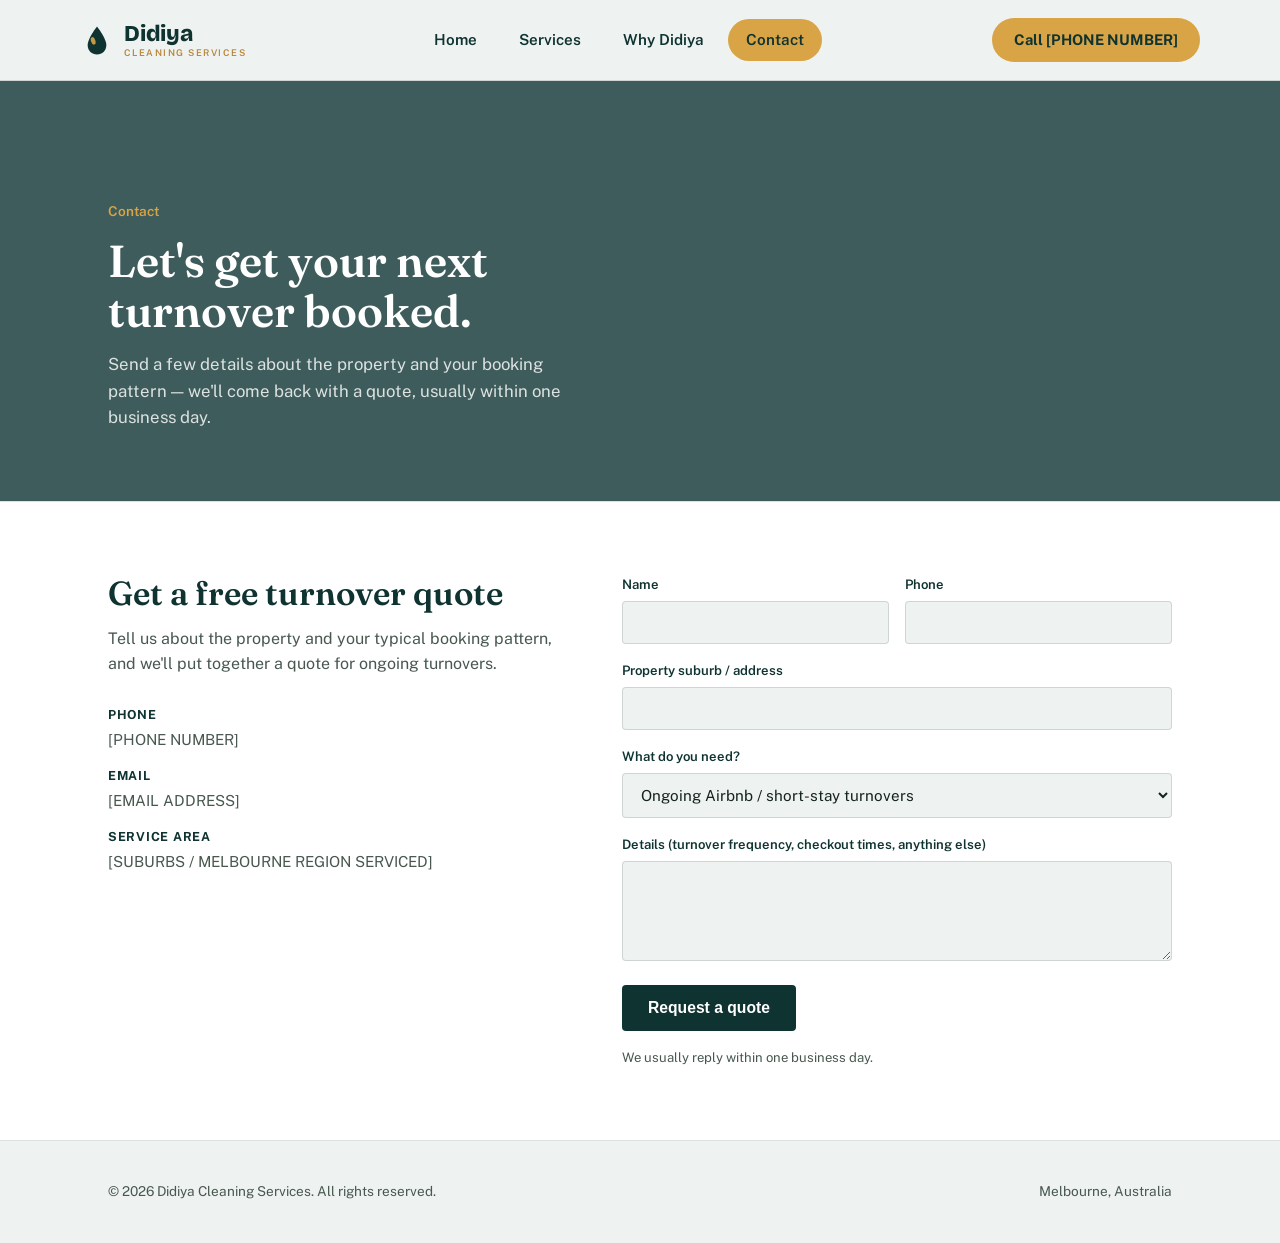
==== contact.html @ c25f6220 "Add files via upload" ====
<!DOCTYPE html>
<html lang="en">
<head>
<meta charset="UTF-8">
<meta name="viewport" content="width=device-width, initial-scale=1.0">
<title>Contact — Didiya Cleaning Services</title>
<link rel="preconnect" href="https://fonts.googleapis.com">
<link rel="preconnect" href="https://fonts.gstatic.com" crossorigin>
<link href="https://fonts.googleapis.com/css2?family=Fraunces:opsz,wght@9..144,400;9..144,500;9..144,600;9..144,700&family=Public+Sans:wght@400;500;600;700&family=Bricolage+Grotesque:wght@800&display=swap" rel="stylesheet">
<link rel="stylesheet" href="style.css">
</head>
<body>

<header>
  <div class="wrap header-row">
    <a href="index.html" class="wordmark">
      <svg class="wordmark-icon" viewBox="0 0 40 40" xmlns="http://www.w3.org/2000/svg" role="img" aria-label="Didiya droplet mark">
        <path d="M20 4 C20 4 9 18 9 26 C9 33 14 37 20 37 C26 37 31 33 31 26 C31 18 20 4 20 4 Z" fill="#0E3331"/>
        <ellipse cx="15.5" cy="21" rx="2.6" ry="4.6" fill="#D8A445" opacity="0.9" transform="rotate(-18 15.5 21)"/>
      </svg>
      <span class="wordmark-text">
        <span class="wordmark-name">Didiya</span>
        <span class="wordmark-tag">Cleaning Services</span>
      </span>
    </a>
    <nav class="nav-links" id="navLinks">
      <a href="index.html">Home</a>
      <a href="services.html">Services</a>
      <a href="why-us.html">Why Didiya</a>
      <a href="contact.html" class="active">Contact</a>
    </nav>
    <div class="header-actions">
      <a href="tel:[PHONE NUMBER]" class="call-btn">Call [PHONE NUMBER]</a>
      <button class="menu-btn" id="menuBtn" aria-label="Toggle menu"><span></span><span></span><span></span></button>
    </div>
  </div>
</header>

<main>

  <div class="page-hero slideshow">
    <div class="slideshow-slide active" style="background-image:url('https://images.unsplash.com/photo-1627074899165-89603d93e12f?auto=format&fit=crop&w=1600&q=70');"></div>
    <div class="slideshow-slide" style="background-image:url('https://images.unsplash.com/photo-1647381518264-97ff1835026f?auto=format&fit=crop&w=1600&q=70');"></div>
    <div class="slideshow-slide" style="background-image:url('https://images.unsplash.com/photo-1627905646269-7f034dcc5738?auto=format&fit=crop&w=1600&q=70');"></div>
    <div class="wrap">
      <div class="eyebrow">Contact</div>
      <h1>Let's get your next turnover booked.</h1>
      <p>Send a few details about the property and your booking pattern — we'll come back with a quote, usually within one business day.</p>
    </div>
  </div>

  <section class="contact-wrap">
    <div class="wrap contact-grid">
      <div class="contact-info">
        <h2>Get a free turnover quote</h2>
        <p class="measure">Tell us about the property and your typical booking pattern, and we'll put together a quote for ongoing turnovers.</p>
        <div class="contact-detail">
          <div><strong>Phone</strong>[PHONE NUMBER]</div>
          <div><strong>Email</strong>[EMAIL ADDRESS]</div>
          <div><strong>Service area</strong>[SUBURBS / MELBOURNE REGION SERVICED]</div>
        </div>
      </div>
      <div>
        <!-- Formspree endpoint is live (Didiya Quote Requests form). -->
        <form id="quoteForm" action="https://formspree.io/f/mljdrada" method="POST">
          <div class="form-row">
            <div>
              <label for="name">Name</label>
              <input type="text" id="name" name="name" required>
            </div>
            <div>
              <label for="phone">Phone</label>
              <input type="tel" id="phone" name="phone" required>
            </div>
          </div>
          <div>
            <label for="address">Property suburb / address</label>
            <input type="text" id="address" name="address" required>
          </div>
          <div>
            <label for="need">What do you need?</label>
            <select id="need" name="need">
              <option>Ongoing Airbnb / short-stay turnovers</option>
              <option>One-off clean</option>
              <option>Emergency / urgent clean</option>
              <option>Same-day turnover</option>
              <option>Something else</option>
            </select>
          </div>
          <div>
            <label for="message">Details (turnover frequency, checkout times, anything else)</label>
            <textarea id="message" name="message"></textarea>
          </div>
          <button type="submit" class="submit-btn">Request a quote</button>
          <p class="form-note">We usually reply within one business day.</p>
          <div class="form-success" id="formSuccess">Thanks — your quote request has been sent. We'll be in touch shortly.</div>
        </form>
      </div>
    </div>
  </section>

</main>

<footer>
  <div class="wrap footer-row">
    <div>© <span id="year"></span> Didiya Cleaning Services. All rights reserved.</div>
    <div>Melbourne, Australia</div>
  </div>
</footer>

<script src="script.js"></script>
</body>
</html>
---- style.css ----
:root{
  --bg: #EEF2F1;
  --panel: #FFFFFF;
  --ink: #14231F;
  --ink-soft: #48584F;
  --teal: #0E3331;
  --teal-light: #17504C;
  --amber: #D8A445;
  --amber-dark: #B9863A;
  --line: rgba(20,35,31,0.14);
  --overlay: rgba(14,51,49,0.78);
  --overlay-light: rgba(238,242,241,0.87);
  --radius: 4px;
  --max: 1120px;
}
*{box-sizing:border-box;}
html{scroll-behavior:smooth;}
body{
  margin:0;
  background:var(--bg);
  color:var(--ink);
  font-family:'Public Sans', sans-serif;
  font-size:16px;
  line-height:1.6;
  -webkit-font-smoothing:antialiased;
}
h1,h2,h3{
  font-family:'Fraunces', serif;
  font-weight:600;
  line-height:1.12;
  margin:0;
  color:var(--teal);
}
p{margin:0;}
a{color:inherit;}
img,svg{display:block;max-width:100%;}
.wrap{max-width:var(--max);margin:0 auto;padding:0 28px;}
.measure{max-width:56ch;}
section{padding:72px 0;}

/* ---------- header ---------- */
header{
  position:sticky;top:0;z-index:50;
  background:rgba(238,242,241,0.94);
  backdrop-filter:blur(6px);
  border-bottom:1px solid var(--line);
}
.header-row{display:flex;align-items:center;justify-content:space-between;padding:18px 0;position:relative;}
.wordmark{display:flex;align-items:center;gap:10px;text-decoration:none;}
.wordmark-icon{width:34px;height:34px;flex:none;}
.wordmark-text{display:flex;flex-direction:column;line-height:1.05;}
.wordmark-name{font-family:'Bricolage Grotesque', 'Fraunces', serif;font-weight:800;font-size:1.42rem;color:var(--teal);letter-spacing:-0.01em;}
.wordmark-tag{font-family:'Public Sans', sans-serif;font-weight:600;font-size:0.58rem;letter-spacing:0.16em;color:var(--amber-dark);text-transform:uppercase;margin-top:2px;}
.nav-links{display:flex;align-items:center;gap:6px;}
.nav-links a{
  font-size:0.95rem;font-weight:600;text-decoration:none;color:var(--teal);
  margin-right:0;padding:9px 18px;border-radius:999px;
  transition:background-color .18s ease, color .18s ease, transform .18s ease;
}
.nav-links a:hover{background:rgba(216,164,69,0.22);transform:translateY(-1px);}
.nav-links a.active{background:var(--amber);color:var(--teal);}
.header-actions{display:flex;align-items:center;gap:14px;}
.call-btn{background:var(--amber);color:var(--teal) !important;padding:10px 22px;border-radius:999px;font-weight:700;font-size:0.92rem;text-decoration:none;transition:background-color .18s ease;}
.call-btn:hover{background:var(--amber-dark);}
.menu-btn{display:none;background:none;border:0;cursor:pointer;padding:6px;}
.menu-btn span{display:block;width:22px;height:2px;background:var(--teal);margin:5px 0;}

@media (max-width: 860px){
  .nav-links{
    position:absolute;top:100%;left:0;right:0;background:var(--bg);
    border-bottom:1px solid var(--line);flex-direction:column;align-items:stretch;
    gap:0;display:none;padding:6px 0;
  }
  .nav-links.open{display:flex;}
  .nav-links a{padding:14px 28px;border-top:1px solid var(--line);margin-right:0;border-radius:0;}
  .nav-links a:first-child{border-top:none;}
  .nav-links a:hover{transform:none;}
  .menu-btn{display:block;}
}

/* ---------- hero (home) ---------- */
.hero{position:relative;overflow:hidden;background-size:cover;background-position:center;padding:76px 0 64px;opacity:0;transform:translateY(14px);animation:rise 0.7s ease-out 0.1s forwards;}
.hero::before{content:'';position:absolute;top:0;right:0;bottom:0;left:0;background:var(--overlay-light);z-index:1;}
.hero .wrap{position:relative;z-index:2;}
@keyframes rise{to{opacity:1;transform:translateY(0);}}
@media (prefers-reduced-motion: reduce){.hero{animation:none;opacity:1;transform:none;}.page-hero{animation:none;opacity:1;transform:none;}}

/* ---------- slideshow (crossfading background images) ---------- */
.slideshow{position:relative;overflow:hidden;}
.slideshow-slide{
  position:absolute;top:0;right:0;bottom:0;left:0;
  background-size:cover;background-position:center;
  opacity:0;transition:opacity 1.4s ease;
}
.slideshow-slide.active{opacity:1;}
@media (prefers-reduced-motion: reduce){
  .slideshow-slide{transition:none;}
}
.reveal{opacity:0;transform:translateY(20px);transition:opacity .6s ease, transform .6s ease;}
.reveal.is-visible{opacity:1;transform:translateY(0);}
.reveal:nth-child(2){transition-delay:.08s;}
.reveal:nth-child(3){transition-delay:.16s;}
.reveal:nth-child(4){transition-delay:.24s;}
@media (prefers-reduced-motion: reduce){
  .reveal{opacity:1;transform:none;transition:none;}
}
.hero-grid{display:grid;grid-template-columns:1.1fr 0.9fr;gap:56px;align-items:center;}
.eyebrow{font-size:0.85rem;color:var(--amber-dark);font-weight:600;margin-bottom:14px;}
h1.headline{font-size:clamp(2.3rem, 4vw, 3.4rem);max-width:12ch;}
.headline em{font-style:normal;color:var(--amber-dark);}
.hero-sub{margin-top:20px;font-size:1.08rem;color:var(--ink-soft);max-width:42ch;}
.hero-ctas{margin-top:32px;display:flex;gap:16px;flex-wrap:wrap;}
.btn-primary{background:var(--amber);color:var(--teal);padding:14px 26px;border-radius:var(--radius);font-weight:700;text-decoration:none;font-size:0.98rem;border:1px solid var(--amber);}
.btn-primary:hover{background:var(--amber-dark);}
.btn-ghost{padding:14px 26px;border-radius:var(--radius);font-weight:600;text-decoration:none;font-size:0.98rem;border:1px solid var(--teal);color:var(--teal);}
.btn-ghost:hover{background:rgba(14,51,49,0.06);}
.trust-line{margin-top:34px;font-size:0.88rem;color:var(--ink-soft);border-top:1px solid var(--line);padding-top:18px;}
.hero-art{width:100%;}

/* ---------- page hero (interior pages, photo banner) ---------- */
.page-hero{
  position:relative;padding:120px 0 70px;background-size:cover;background-position:center;
  overflow:hidden;
  opacity:0;transform:translateY(14px);animation:rise 0.7s ease-out 0.1s forwards;
}
.page-hero::before{content:'';position:absolute;top:0;right:0;bottom:0;left:0;background:var(--overlay);z-index:1;}
.page-hero .wrap{position:relative;z-index:2;}
.page-hero .eyebrow{color:var(--amber);}
.page-hero h1{color:#fff;font-size:clamp(2rem,3.6vw,2.8rem);max-width:16ch;}
.page-hero p{color:rgba(255,255,255,0.82);margin-top:14px;max-width:48ch;font-size:1.05rem;}

/* ---------- trust strip ---------- */
.trust-strip{background:var(--panel);border-top:1px solid var(--line);border-bottom:1px solid var(--line);}
.trust-strip .wrap{display:grid;grid-template-columns:repeat(3,1fr);gap:0;}
.trust-item{padding:30px 28px;border-left:1px solid var(--line);font-size:0.95rem;color:var(--ink-soft);}
.trust-item:first-child{border-left:none;}
.trust-item strong{display:block;color:var(--teal);font-family:'Fraunces',serif;font-size:1.05rem;margin-bottom:6px;}

/* ---------- section head ---------- */
.section-head{max-width:52ch;margin-bottom:44px;}
.section-head h2{font-size:clamp(1.7rem,2.6vw,2.2rem);}
.section-head p{margin-top:14px;color:var(--ink-soft);font-size:1.02rem;}

/* ---------- services groups (home teaser + services page) ---------- */
.service-groups{display:grid;grid-template-columns:repeat(3,1fr);gap:1px;background:var(--line);border:1px solid var(--line);}
.service-group{background:var(--panel);padding:32px 28px;}
.service-group h3{font-size:1.06rem;margin-bottom:18px;color:var(--teal);}
.service-group ul{list-style:none;margin:0;padding:0;}
.service-group li{display:flex;gap:10px;padding:10px 0;border-top:1px solid var(--line);font-size:0.95rem;color:var(--ink-soft);}
.service-group li:first-child{border-top:none;}
.service-group li svg{flex:none;margin-top:3px;}

/* ---------- service detail blocks (services page) ---------- */
.service-detail{display:grid;grid-template-columns:0.9fr 1.1fr;gap:0;border:1px solid var(--line);margin-bottom:1px;}
.service-detail:nth-child(even) .service-detail-photo{order:2;}
.service-detail-photo{background-size:cover;background-position:center;min-height:260px;}
.service-detail-copy{background:var(--panel);padding:40px;}
.service-detail-copy h3{font-size:1.3rem;margin-bottom:14px;}
.service-detail-copy ul{margin:16px 0 0;padding-left:18px;color:var(--ink-soft);font-size:0.96rem;}
.service-detail-copy li{margin-bottom:8px;}

/* ---------- process ---------- */
.process-wrap{position:relative;background-color:var(--teal);background-size:cover;background-position:center;}
.process-wrap::before{content:'';position:absolute;top:0;right:0;bottom:0;left:0;background:var(--overlay);}
.process-wrap .wrap{position:relative;z-index:1;}
.process-wrap .section-head h2,.process-wrap .section-head p{color:#fff;}
.process-wrap .section-head p{color:rgba(255,255,255,0.72);}
.steps{display:grid;grid-template-columns:repeat(3,1fr);gap:40px;}
.step{color:#fff;}
.step-num{font-family:'Fraunces', serif;font-size:2.1rem;color:var(--amber);margin-bottom:10px;}
.step h3{color:#fff;font-size:1.12rem;margin-bottom:8px;}
.step p{color:rgba(255,255,255,0.72);font-size:0.95rem;}

/* ---------- CTA banner (repeatable) ---------- */
.cta-banner{position:relative;background-color:var(--amber);background-size:cover;background-position:center;text-align:center;padding:48px 0;}
.cta-banner::before{content:'';position:absolute;top:0;right:0;bottom:0;left:0;background:rgba(185,134,58,0.88);}
.cta-banner .wrap{position:relative;z-index:1;}
.cta-banner h2{font-size:clamp(1.4rem,2.4vw,1.9rem);color:var(--teal);max-width:36ch;margin:0 auto 18px;}
.cta-banner .btn-primary{background:var(--teal);color:#fff;border-color:var(--teal);}
.cta-banner .btn-primary:hover{background:var(--teal-light);}

/* ---------- why / pull quote ---------- */
.why-grid{display:grid;grid-template-columns:0.85fr 1.15fr;gap:56px;align-items:start;}
.why-pull{font-family:'Fraunces', serif;font-size:clamp(1.5rem,2.4vw,1.9rem);color:var(--teal);line-height:1.3;}
.why-list{list-style:none;margin:0;padding:0;}
.why-list li{padding:22px 0;border-top:1px solid var(--line);display:grid;grid-template-columns:auto 1fr;gap:18px;}
.why-list li:last-child{border-bottom:1px solid var(--line);}
.why-list h4{font-family:'Fraunces', serif;font-weight:600;font-size:1.02rem;color:var(--teal);margin:0 0 4px;}
.why-list p{color:var(--ink-soft);font-size:0.95rem;}
.why-tag{font-size:0.78rem;font-weight:600;color:var(--amber-dark);white-space:nowrap;padding-top:2px;}

/* ---------- testimonial ---------- */
.testimonial-row{display:grid;grid-template-columns:repeat(2,1fr);gap:24px;}
.testimonial-slot{background:var(--panel);border:1px dashed var(--line);border-radius:var(--radius);padding:30px;color:var(--ink-soft);font-size:0.95rem;}
.testimonial-slot strong{display:block;color:var(--teal);font-family:'Fraunces',serif;margin-top:14px;font-size:0.95rem;}

/* ---------- contact ---------- */
.contact-wrap{background:var(--panel);border-top:1px solid var(--line);border-bottom:1px solid var(--line);}
.contact-grid{display:grid;grid-template-columns:0.9fr 1.1fr;gap:64px;}
.contact-info h2{font-size:clamp(1.7rem,2.6vw,2.1rem);}
.contact-info p{margin-top:14px;color:var(--ink-soft);}
.contact-detail{margin-top:28px;display:flex;flex-direction:column;gap:14px;}
.contact-detail div{font-size:0.95rem;color:var(--ink-soft);}
.contact-detail strong{display:block;color:var(--teal);font-size:0.78rem;text-transform:uppercase;letter-spacing:0.06em;margin-bottom:3px;}
form{display:flex;flex-direction:column;gap:16px;}
.form-row{display:grid;grid-template-columns:1fr 1fr;gap:16px;}
label{font-size:0.82rem;font-weight:600;color:var(--teal);margin-bottom:6px;display:block;}
input,select,textarea{width:100%;padding:12px 14px;border:1px solid var(--line);border-radius:var(--radius);background:var(--bg);font-family:inherit;font-size:0.95rem;color:var(--ink);}
input:focus,select:focus,textarea:focus{outline:2px solid var(--amber);outline-offset:1px;border-color:var(--amber);}
textarea{resize:vertical;min-height:100px;}
.submit-btn{background:var(--teal);color:#fff;border:none;padding:14px 26px;border-radius:var(--radius);font-weight:700;font-size:0.98rem;cursor:pointer;align-self:flex-start;}
.submit-btn:hover{background:var(--teal-light);}
.form-note{font-size:0.82rem;color:var(--ink-soft);}
.form-success{display:none;padding:16px 18px;background:rgba(14,51,49,0.06);border:1px solid var(--line);border-radius:var(--radius);color:var(--teal);font-size:0.95rem;font-weight:600;}

/* ---------- footer ---------- */
footer{padding:40px 0;}
.footer-row{display:flex;justify-content:space-between;align-items:center;flex-wrap:wrap;gap:16px;font-size:0.85rem;color:var(--ink-soft);}

@media (max-width: 860px){
  .hero-grid,.contact-grid,.why-grid,.testimonial-row{grid-template-columns:1fr;}
  .hero-art{order:-1;max-width:280px;margin:0 auto 8px;}
  .service-groups{grid-template-columns:1fr;}
  .steps{grid-template-columns:1fr;gap:28px;}
  .form-row{grid-template-columns:1fr;}
  .trust-strip .wrap{grid-template-columns:1fr;}
  .trust-item{border-left:none;border-top:1px solid var(--line);}
  .trust-item:first-child{border-top:none;}
  .service-detail{grid-template-columns:1fr;}
  .service-detail:nth-child(even) .service-detail-photo{order:0;}
  .service-detail-photo{min-height:200px;}
}
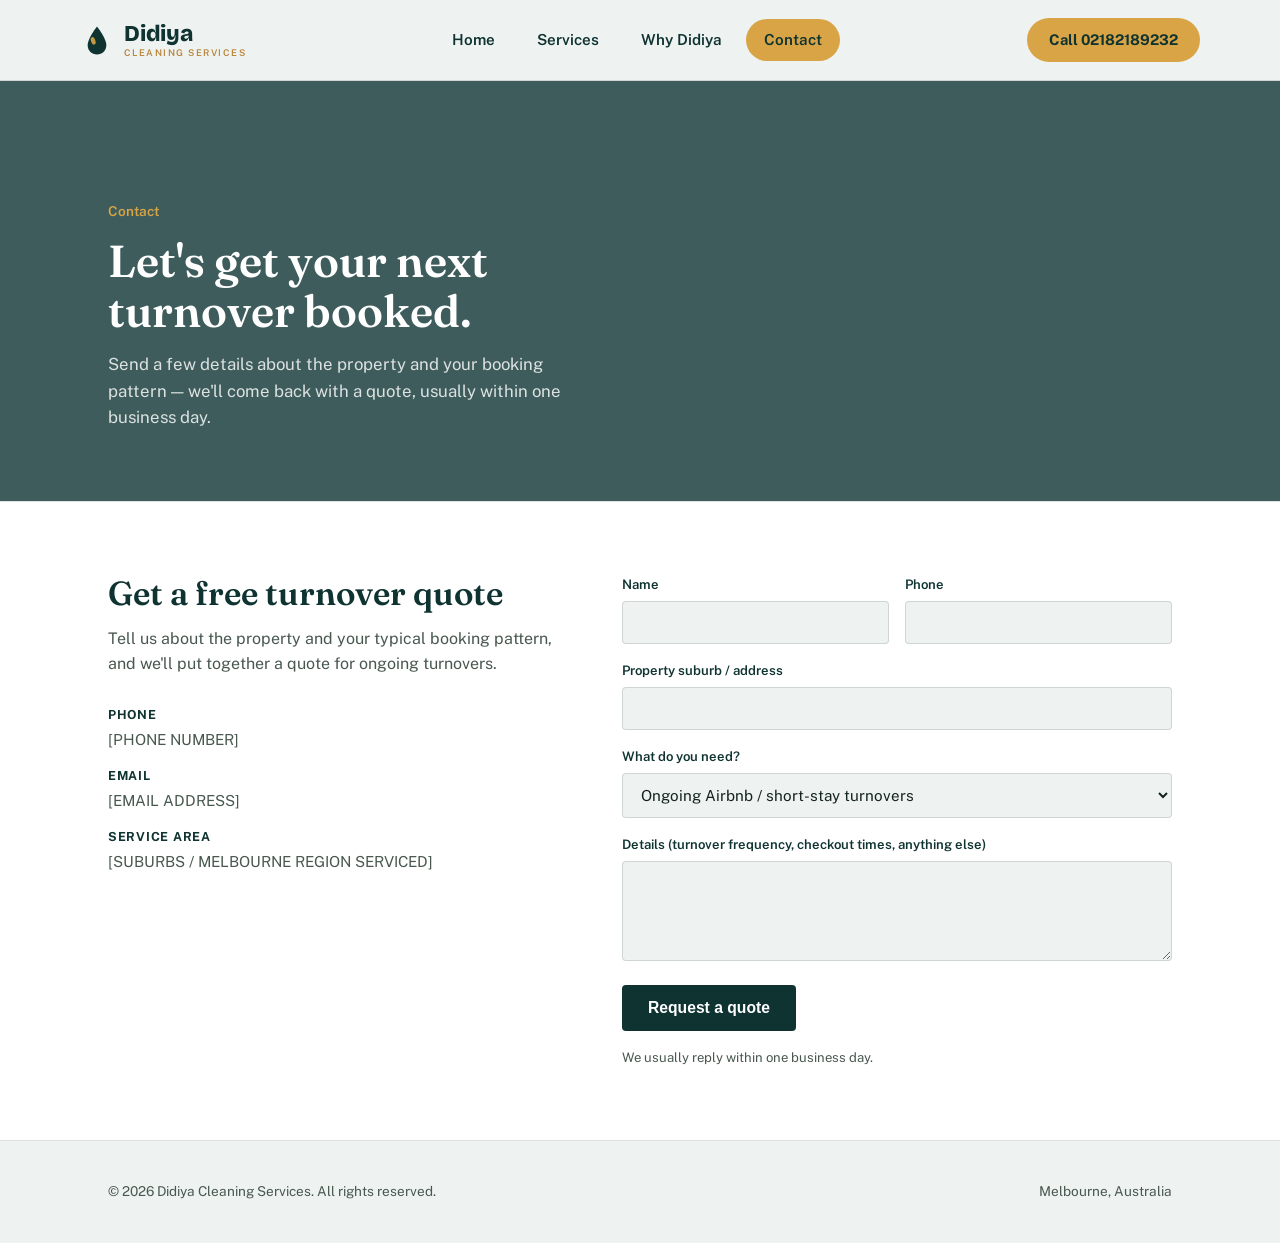
==== commit 9e9b13dd: "Update contact.html" ====
--- a/contact.html
+++ b/contact.html
@@ -30,7 +30,7 @@
       <a href="contact.html" class="active">Contact</a>
     </nav>
     <div class="header-actions">
-      <a href="tel:[PHONE NUMBER]" class="call-btn">Call [PHONE NUMBER]</a>
+      <a href="tel:[PHONE NUMBER]" class="call-btn">Call 02182189232</a>
       <button class="menu-btn" id="menuBtn" aria-label="Toggle menu"><span></span><span></span><span></span></button>
     </div>
   </div>
